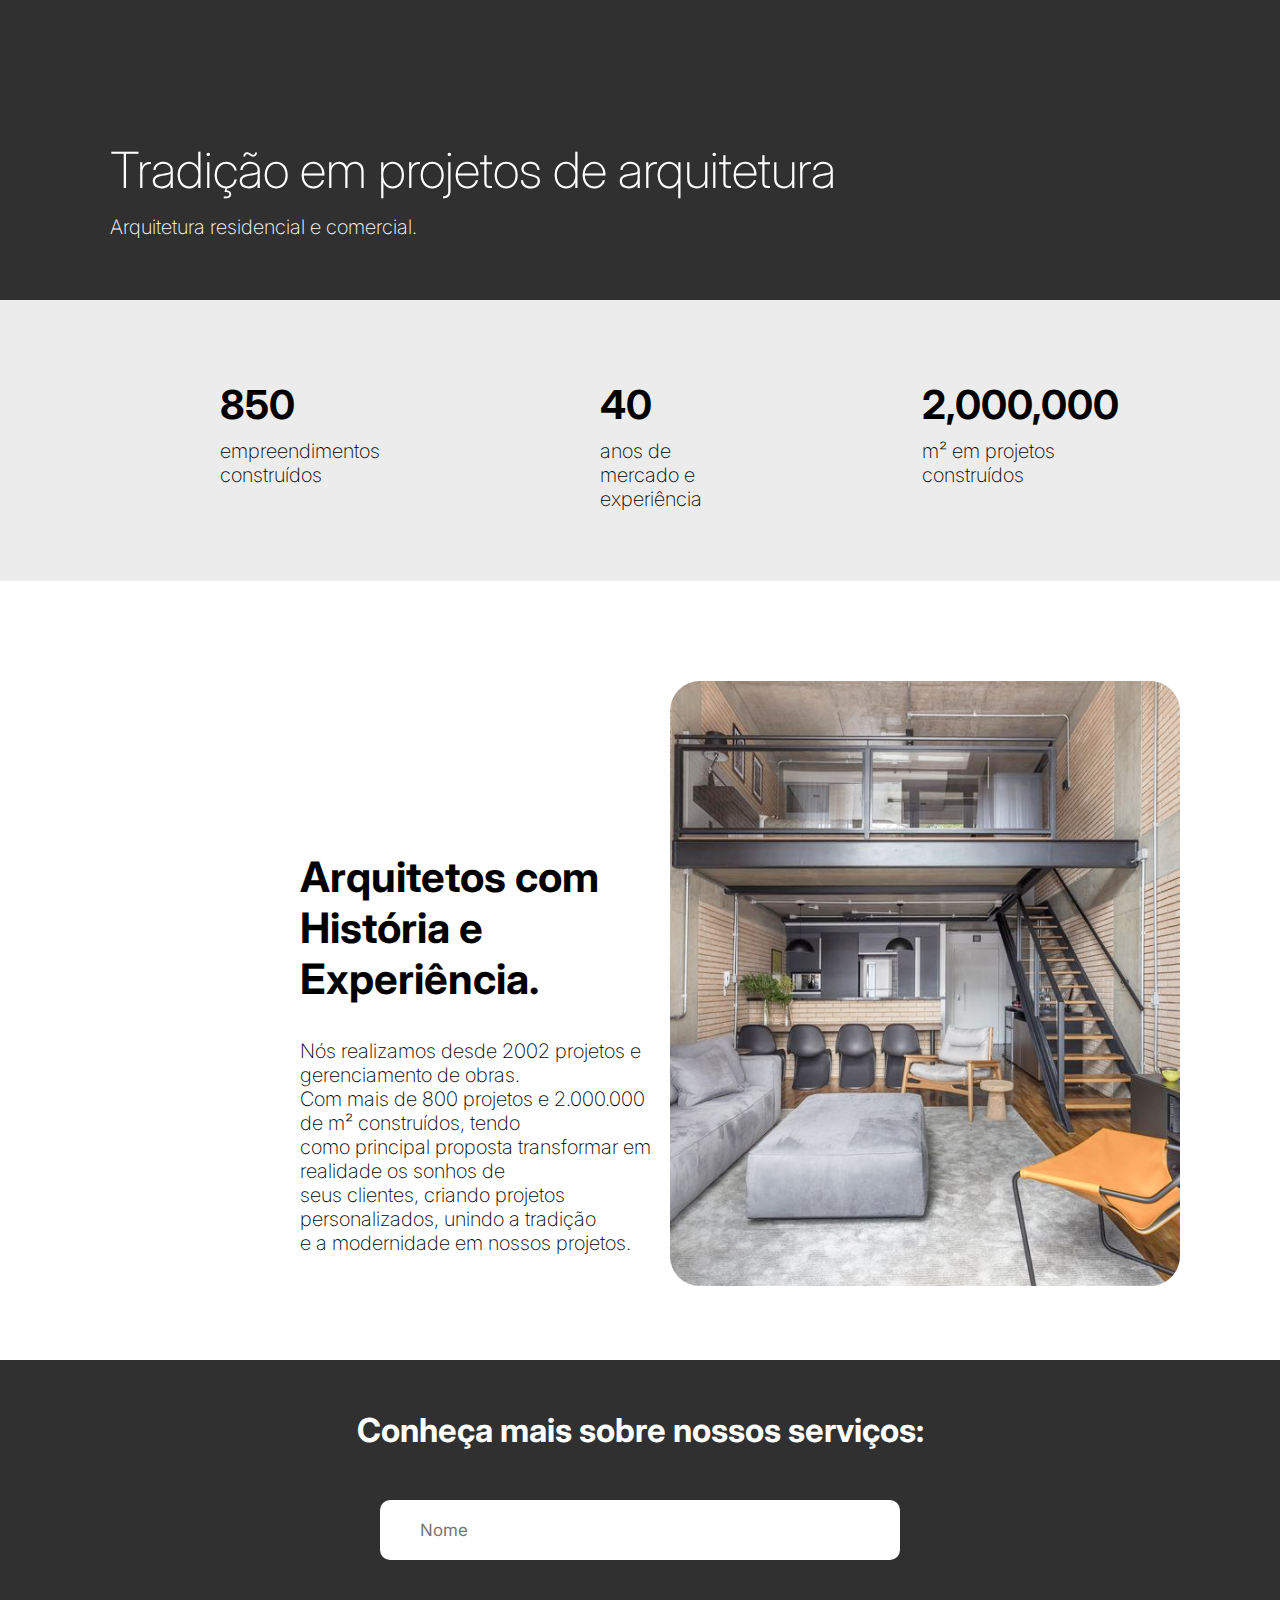
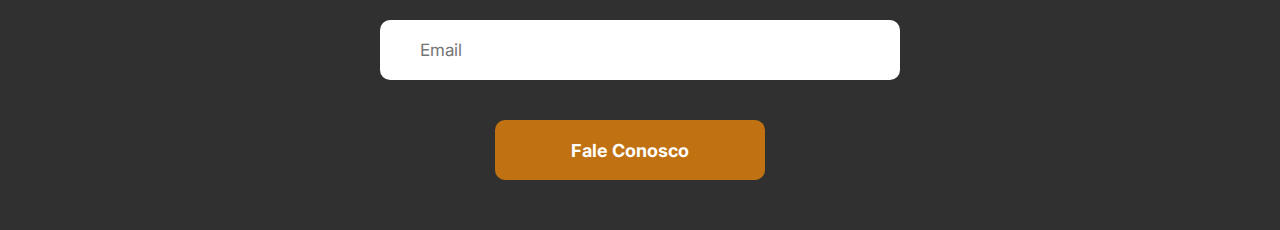
==== index.html @ 452d8f3b "Commiting all files" ====
<!DOCTYPE html>
<html lang="en">
<head>
    <meta charset="UTF-8">
    <meta name="viewport" content="width=device-width, initial-scale=1.0">
    <title>Landing Page Architecture</title>
    <link rel="stylesheet" href="style.css">
</head>
<body>
    <nav>
        <h1>Tradição em projetos de arquitetura</h1>
        <h4>Arquitetura residencial e comercial. </h4>
    </nav>
    <menu>
        <div class="menu-info">
            <h1>850</h1>
            <h4>empreendimentos construídos</h4>
        </div>
        <div class="menu-info">
            <h1>40</h1>
            <h4>anos de mercado e experiência</h4>
        </div>
        
        <div class="menu-info">
            <h1>2,000,000</h1>
            <h4>m² em projetos construídos</h4>
        </div>
        
        
    </menu>
    <section>
        <div id="section-left-side">
        <h1>Arquitetos com História e Experiência.</h1>
        <h4>Nós realizamos desde 2002 projetos e gerenciamento de obras.<br>
            Com mais de 800 projetos e 2.000.000 de m² construídos, tendo<br>
            como principal proposta transformar em realidade os sonhos de<br>
            seus clientes, criando projetos personalizados, unindo a tradição<br>
            e a modernidade em nossos projetos.</h4>
    </div>
    <div id="section-right-side">
        <img src="image.svg" alt="Imagem de um quarto">
    </div>
    </section>
    
    <footer>
        <h3>Conheça mais sobre nossos serviços:</h3>
        <form action="https://api.sheetmonkey.io/form/jvr8BQJEaySPfkj2dFBcxK">
            <input type="text" placeholder="Nome">
            <input type="email" placeholder="Email">
            <button type="submit">Fale Conosco</button>
        </form>
    </footer>

    <script src="script.js"></script>
</body>
</html>
---- style.css ----
@import url('https://fonts.googleapis.com/css2?family=Inter:wght@400&display=swap');

* {
    font-family: 'Inter', sans-serif;
    margin: 0px;
    padding: 0px;
    box-sizing: border-box;
}
nav{
    background-color: #303030;
    color: #FFFFFF;
    height: 300px;
     
}
nav {
    padding-top: 140px;
    padding-left: 110px;
}

nav h1 {
    font-size: 50px;
    font-weight: 200;
}

nav h4 {
        margin-top: 15px;
        font-size: 20px;
        font-weight: 200;
    }

menu {
    display: flex;
    padding-top: 80px;
    padding-left: 220px;
    padding-bottom: 70px;
    background-color: rgba(0, 0, 0, 0.073);
    
}
menu h1 {
    font-size: 40px;
    
}
menu h4 {
    margin-top: 10px;
    font-size: 20px;
    font-weight: 200;
}

.menu-info {
    margin-right: 220px;
}
section {
    display: flex;
    padding-top: 80px;
    padding: 100px;
    padding-bottom: 70px;
}
section #section-left-side{
    padding-top: 170px;
    padding-left: 200px;
    width: 65%;
}
section #section-left-side h1{
    font-size: 42px;
    
}
section #section-left-side h4{
    margin-top: 35px;
    font-size: 20px;
    font-weight: 200;
}
footer {
    display: flex;
    flex-direction: column;
    justify-content: center;
    align-items: center;
    background-color: #303030;
    height: 470px;
    
    
}
footer h3 {
    color: #FFFFFF;
    font-size: 33px;
}
footer form {
    display: flex;
    flex-direction: column;
}
footer form input {
    width: 520px;
    height: 60px;
    border: none;
    border-radius: 10px;
    margin-top: 50px;
    margin-bottom: 10px;
    padding-left: 40px;
    font-size: 17px;
}
footer form button {
    width: 270px;
    height: 60px;
    border: none;
    border-radius: 10px;
    background: #C07212;
    color: white;
    font-weight: 700;
    font-size: 18px;
    margin-top: 30px;
    margin-left: 115px;
    
}
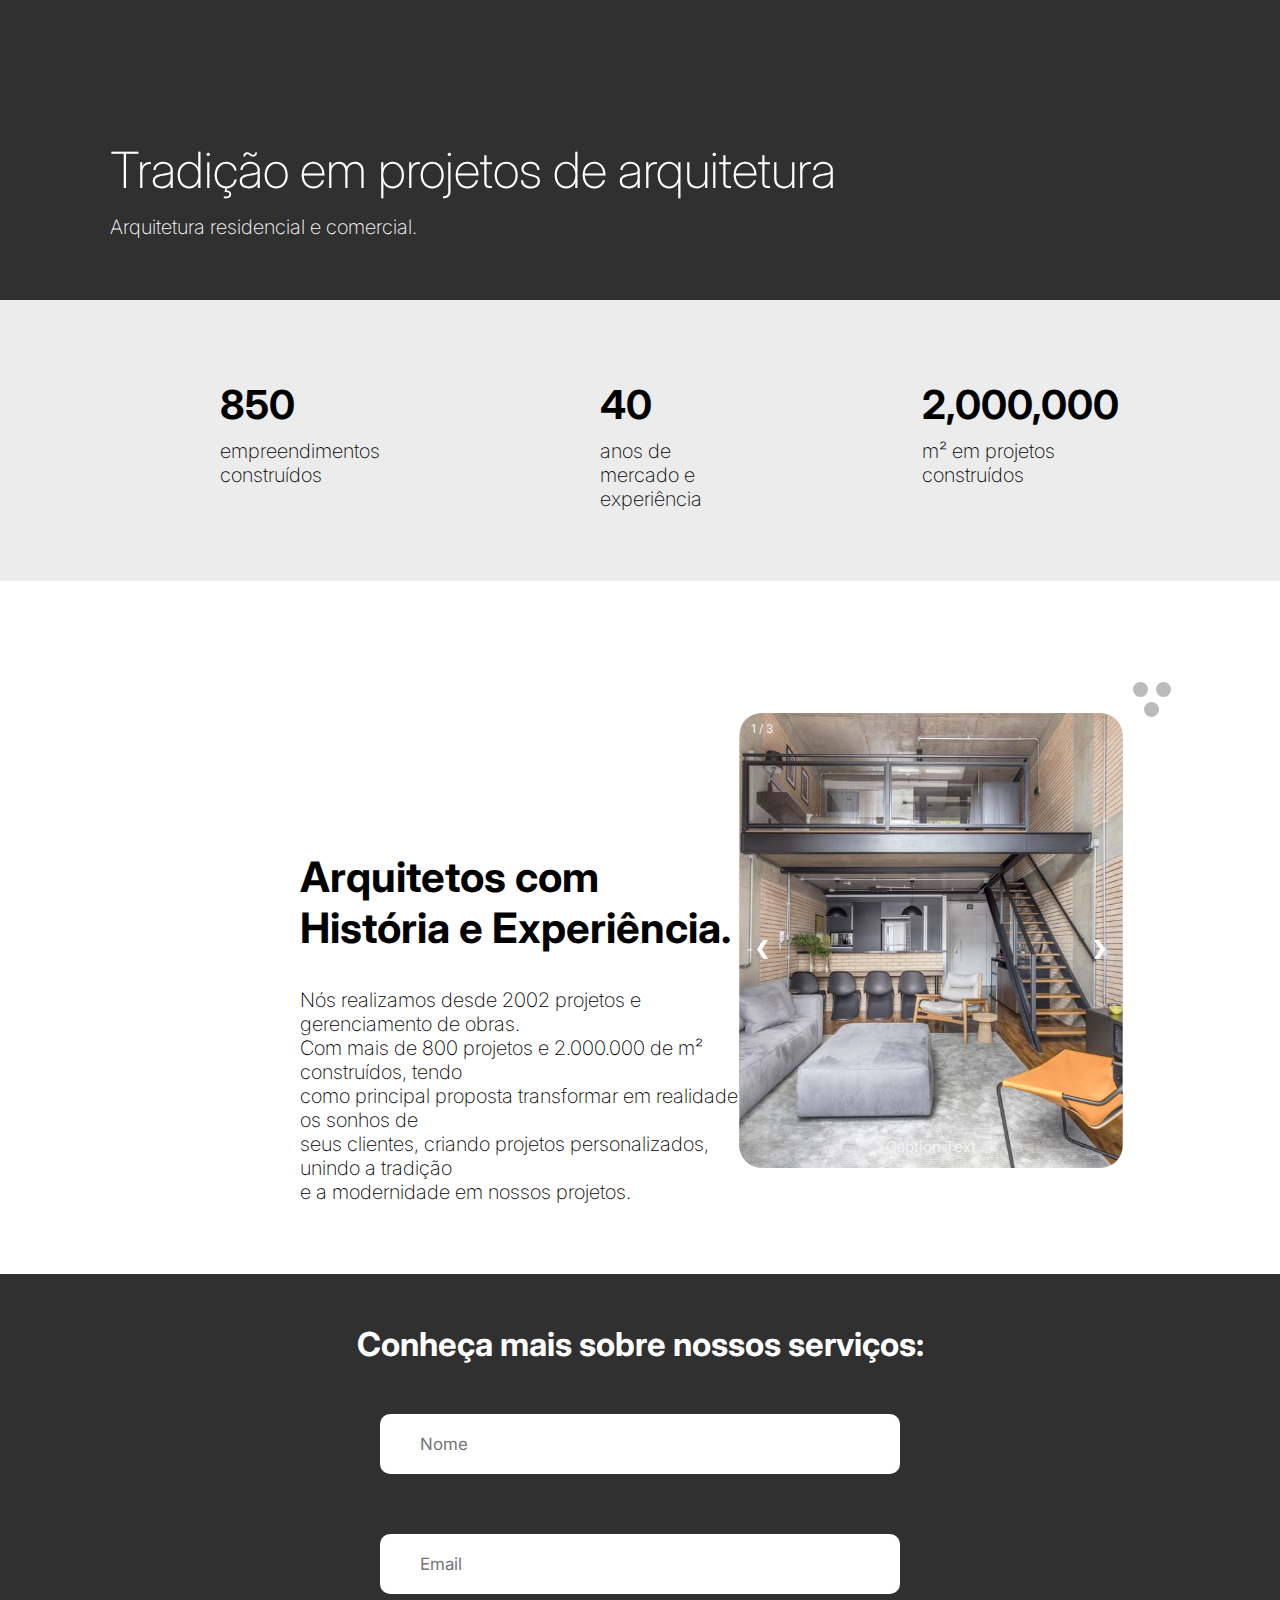
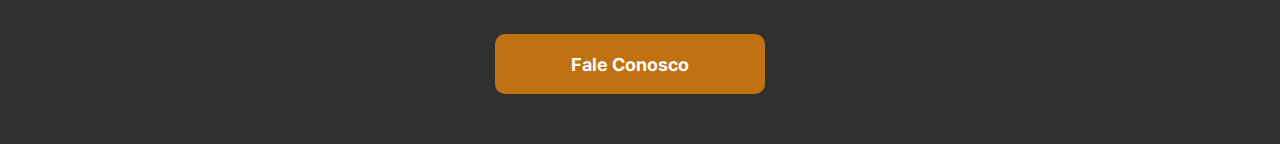
==== commit 5010fc51: "Adding features" ====
--- a/index.html
+++ b/index.html
@@ -37,20 +37,57 @@
             seus clientes, criando projetos personalizados, unindo a tradição<br>
             e a modernidade em nossos projetos.</h4>
     </div>
-    <div id="section-right-side">
-        <img src="image.svg" alt="Imagem de um quarto">
-    </div>
+    <div class="slideshow-container">
+
+        <!-- Full-width images with number and caption text -->
+        <div class="mySlides fade">
+          <div class="numbertext">1 / 3</div>
+          <img src="image.svg" >
+          <div class="text">Caption Text</div>
+        </div>
+      
+        <div class="mySlides fade">
+          <div class="numbertext">2 / 3</div>
+          <img src="https://ar.rdcpix.com/23869d24db52ee04eed865ab588a2136c-f3008290800od-w480_h480_q80.jpg">
+          <div class="text">Caption Two</div>
+        </div>
+      
+        <div class="mySlides fade">
+          <div class="numbertext">3 / 3</div>
+          <img src="https://th.bing.com/th/id/OIP.pwLFR0Nk-FFh4CL-kHPJiwHaE8?pid=ImgDet&w=700&h=468&rs=1">
+          <div class="text">Caption Three</div>
+        </div>
+      
+        <!-- Next and previous buttons -->
+        <a class="prev" onclick="plusSlides(-1)">&#10094;</a>
+        <a class="next" onclick="plusSlides(1)">&#10095;</a>
+      </div>
+      <br>
+      
+      <!-- The dots/circles -->
+      <div style="text-align:center">
+        <span class="dot" onclick="currentSlide(1)"></span>
+        <span class="dot" onclick="currentSlide(2)"></span>
+        <span class="dot" onclick="currentSlide(3)"></span>
+      </div>
     </section>
     
     <footer>
         <h3>Conheça mais sobre nossos serviços:</h3>
-        <form action="https://api.sheetmonkey.io/form/jvr8BQJEaySPfkj2dFBcxK">
-            <input type="text" placeholder="Nome">
-            <input type="email" placeholder="Email">
-            <button type="submit">Fale Conosco</button>
+        <form onsubmit="Validar()" action="https://api.sheetmonkey.io/form/jvr8BQJEaySPfkj2dFBcxK" method="post">
+            <input id="input-name" type="text" placeholder="Nome" name="Name">
+            <span id="span1"></span>
+            <input id="input-email" type="email" placeholder="Email" name="Email">
+            <span id="span2"></span>
+            <button id="button" type="submit">Fale Conosco</button>
+            
+            <span id="span3"></span>
         </form>
+        
     </footer>
 
     <script src="script.js"></script>
+    <script src="carousel.js"></script>
+    
 </body>
 </html>--- a/style.css
+++ b/style.css
@@ -108,5 +108,97 @@
     font-size: 18px;
     margin-top: 30px;
     margin-left: 115px;
-    
-}+}
+footer form button:hover {
+    cursor: pointer;
+    opacity: 0.8;
+}
+.slideshow-container {
+    max-width: 1000px;
+    position: relative;
+    margin: auto;
+  }
+  
+  /* Hide the images by default */
+  .mySlides {
+    display: none;
+  }
+  
+  /* Next & previous buttons */
+  .prev, .next {
+    cursor: pointer;
+    position: absolute;
+    top: 50%;
+    width: auto;
+    margin-top: -22px;
+    padding: 16px;
+    color: white;
+    font-weight: bold;
+    font-size: 18px;
+    transition: 0.6s ease;
+    border-radius: 0 3px 3px 0;
+    user-select: none;
+  }
+  
+  /* Position the "next button" to the right */
+  .next {
+    right: 0;
+    border-radius: 3px 0 0 3px;
+  }
+  
+  /* On hover, add a black background color with a little bit see-through */
+  .prev:hover, .next:hover {
+    background-color: rgba(0,0,0,0.8);
+  }
+  
+  /* Caption text */
+  .text {
+    color: #f2f2f2;
+    font-size: 15px;
+    padding: 8px 12px;
+    position: absolute;
+    bottom: 8px;
+    width: 100%;
+    text-align: center;
+  }
+  
+  /* Number text (1/3 etc) */
+  .numbertext {
+    color: #f2f2f2;
+    font-size: 12px;
+    padding: 8px 12px;
+    position: absolute;
+    top: 0;
+  }
+  
+  /* The dots/bullets/indicators */
+  .dot {
+    cursor: pointer;
+    height: 15px;
+    width: 15px;
+    margin: 0 2px;
+    background-color: #bbb;
+    border-radius: 50%;
+    display: inline-block;
+    transition: background-color 0.6s ease;
+  }
+  
+  .active, .dot:hover {
+    background-color: #717171;
+  }
+  
+  /* Fading animation */
+  .fade {
+    animation-name: fade;
+    animation-duration: 1.5s;
+  }
+  
+  @keyframes fade {
+    from {opacity: .4}
+    to {opacity: 1}
+  }
+  * img {
+    height: 455px;
+    width: 384px;
+    border-radius: 15px;
+  }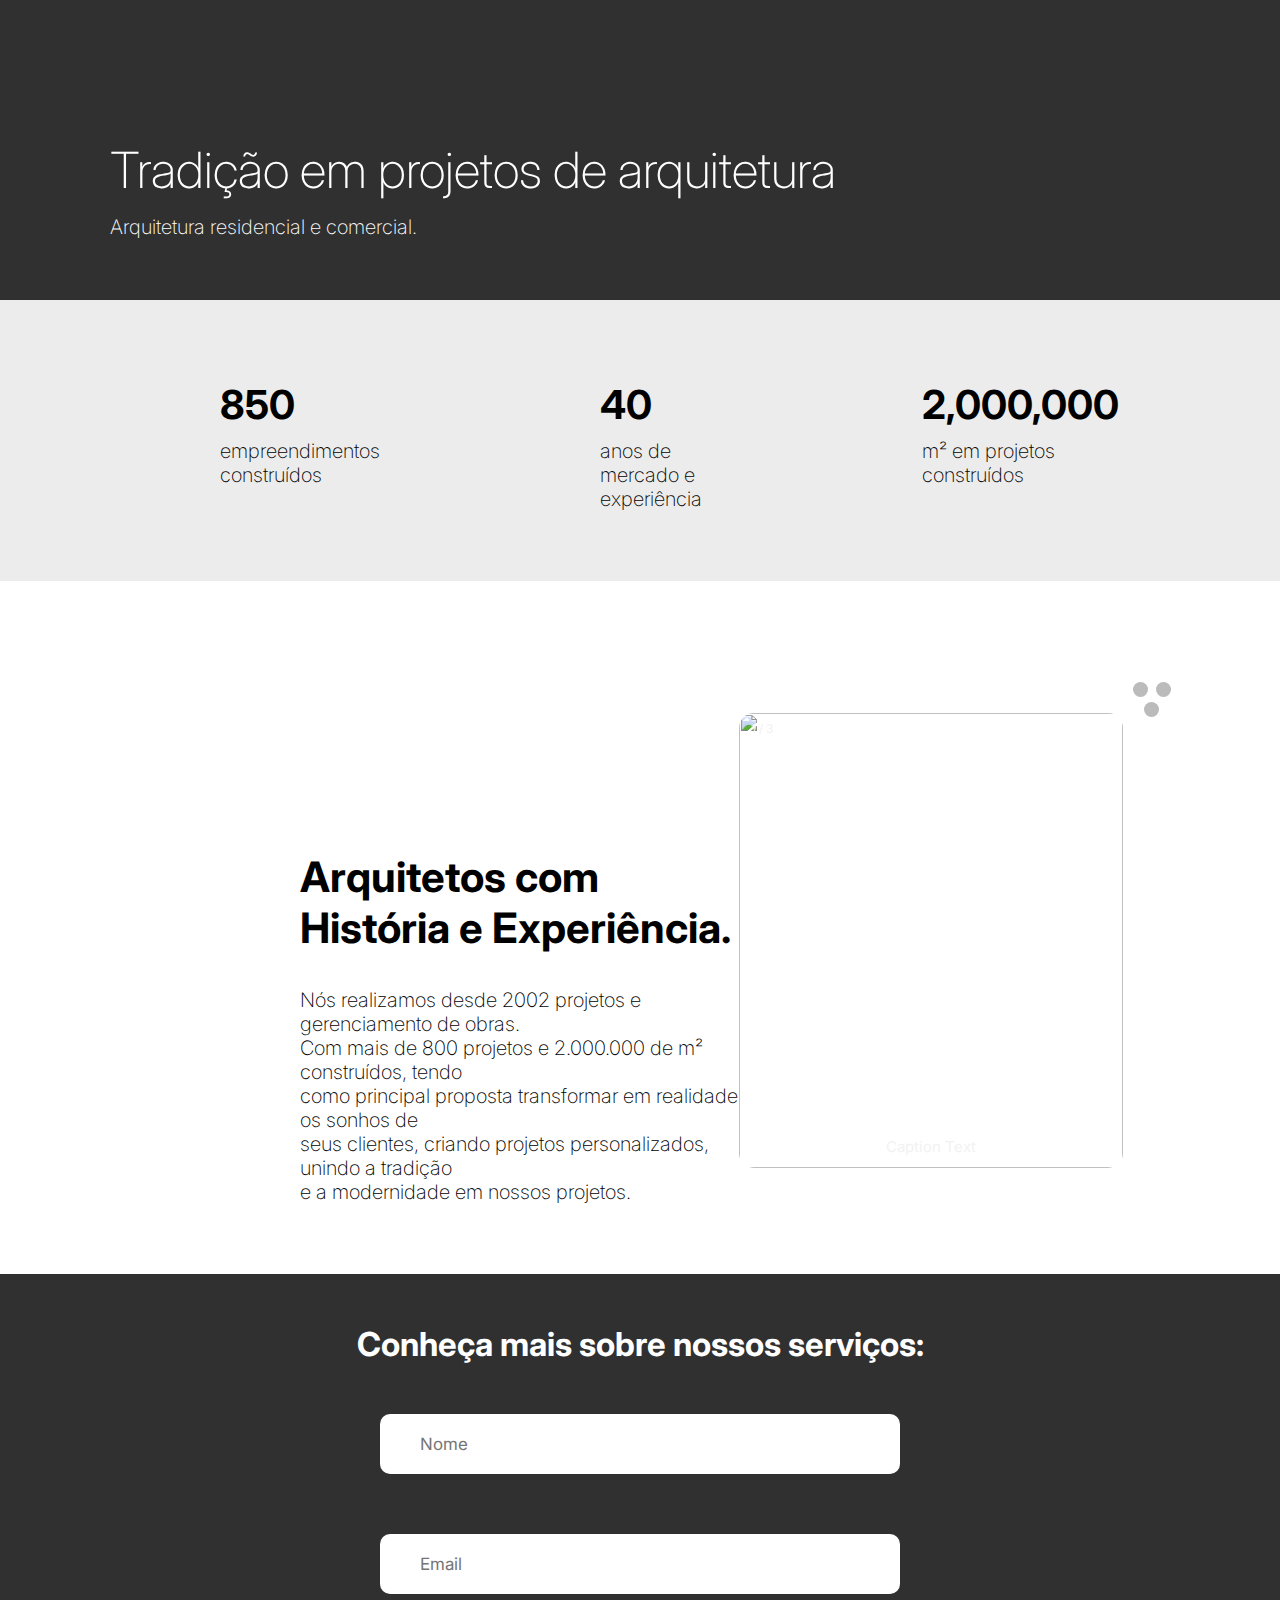
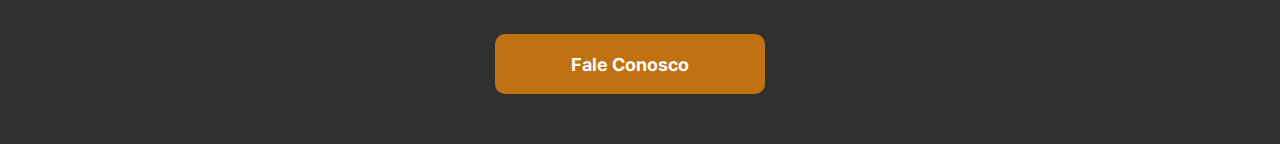
==== commit 769722c5: "Fixing images" ====
--- a/index.html
+++ b/index.html
@@ -42,7 +42,7 @@
         <!-- Full-width images with number and caption text -->
         <div class="mySlides fade">
           <div class="numbertext">1 / 3</div>
-          <img src="image.svg" >
+          <img src="https://i.pinimg.com/originals/c2/68/86/c26886289c8ae1f252782b65d85a13f8.jpg" >
           <div class="text">Caption Text</div>
         </div>
       
